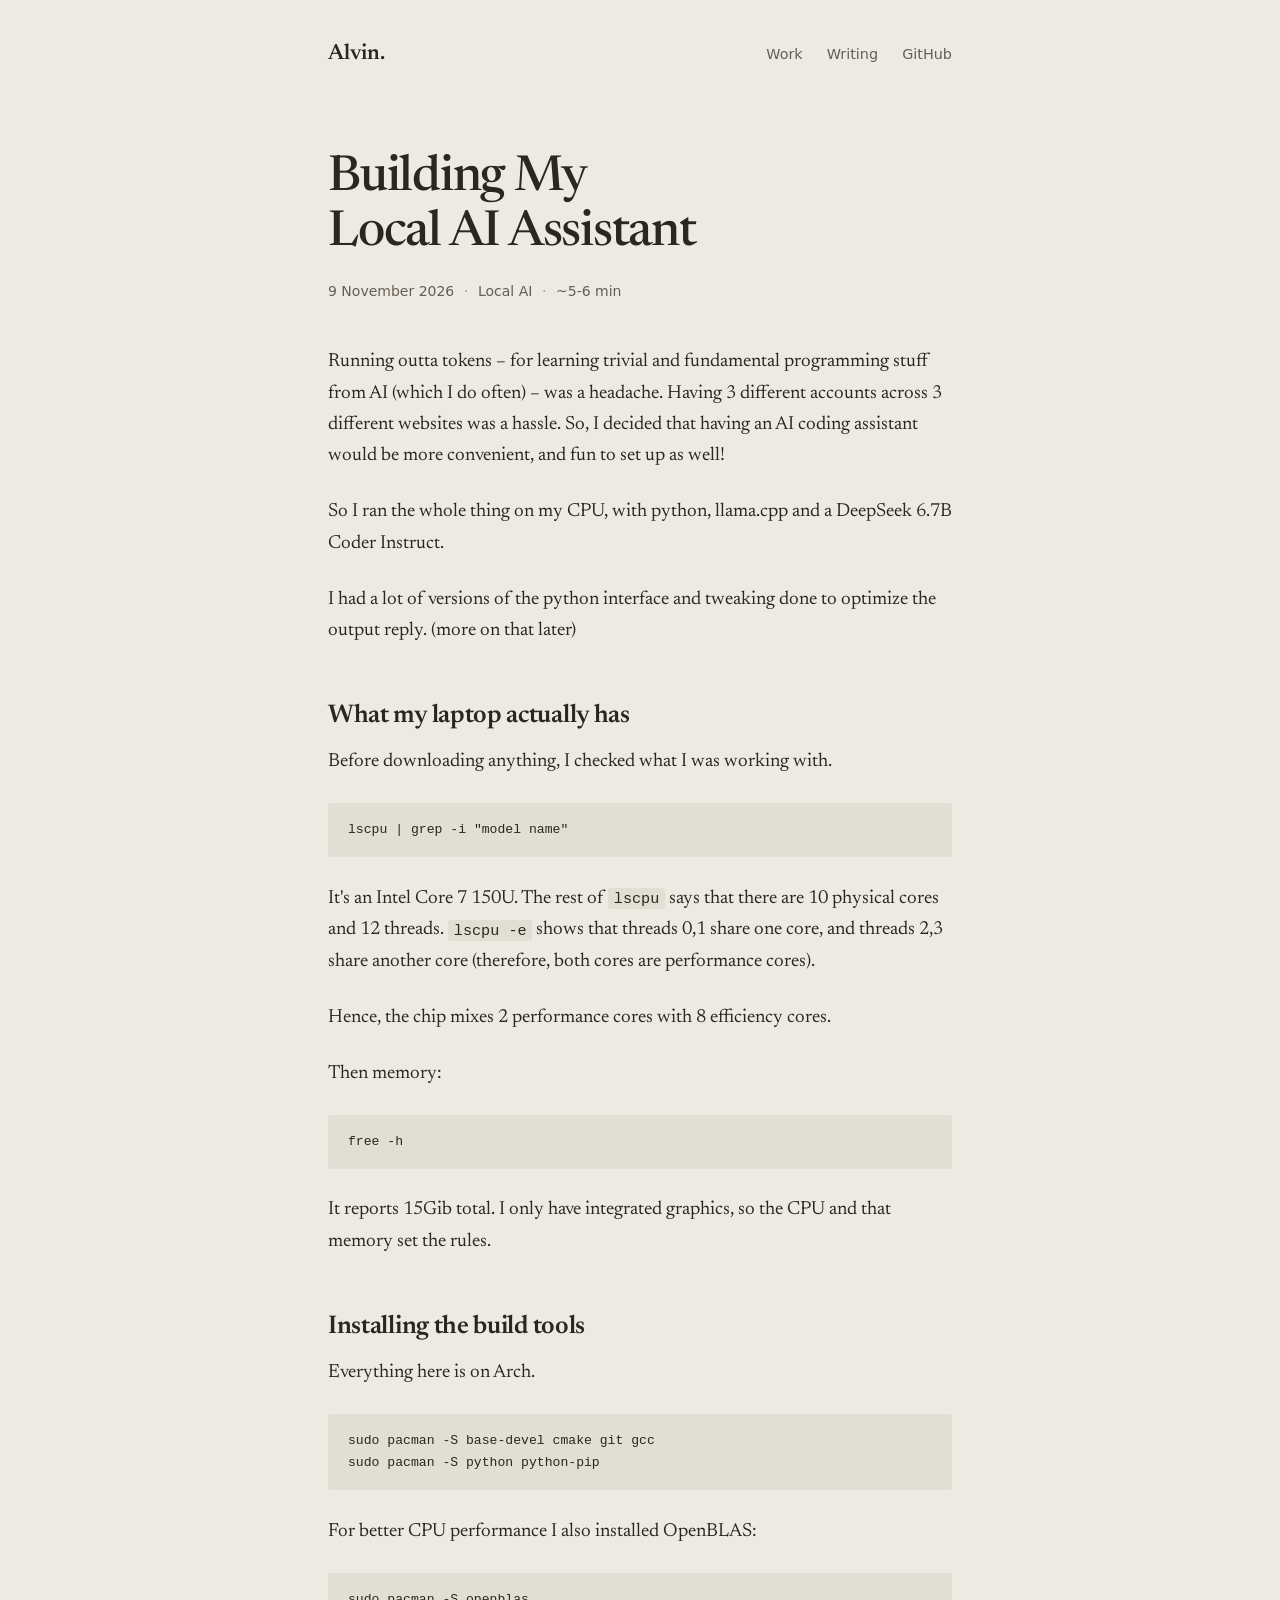
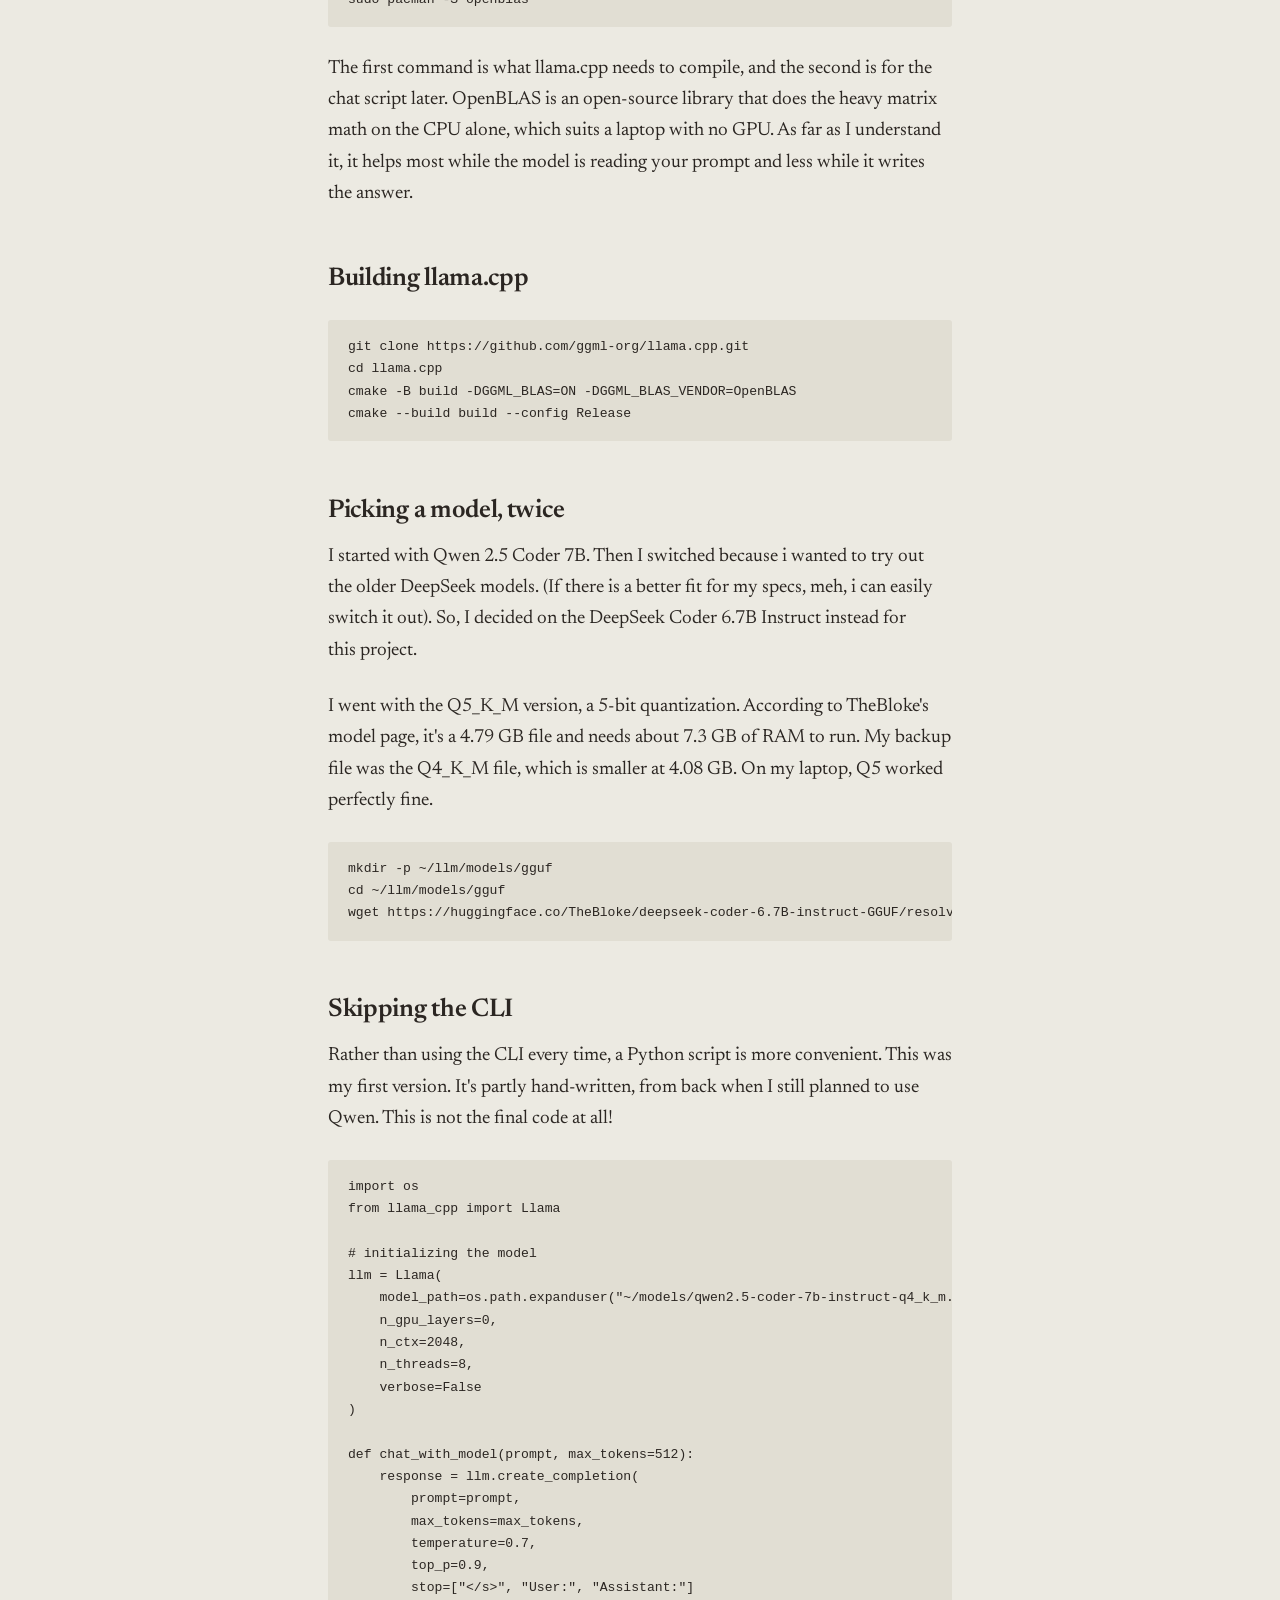
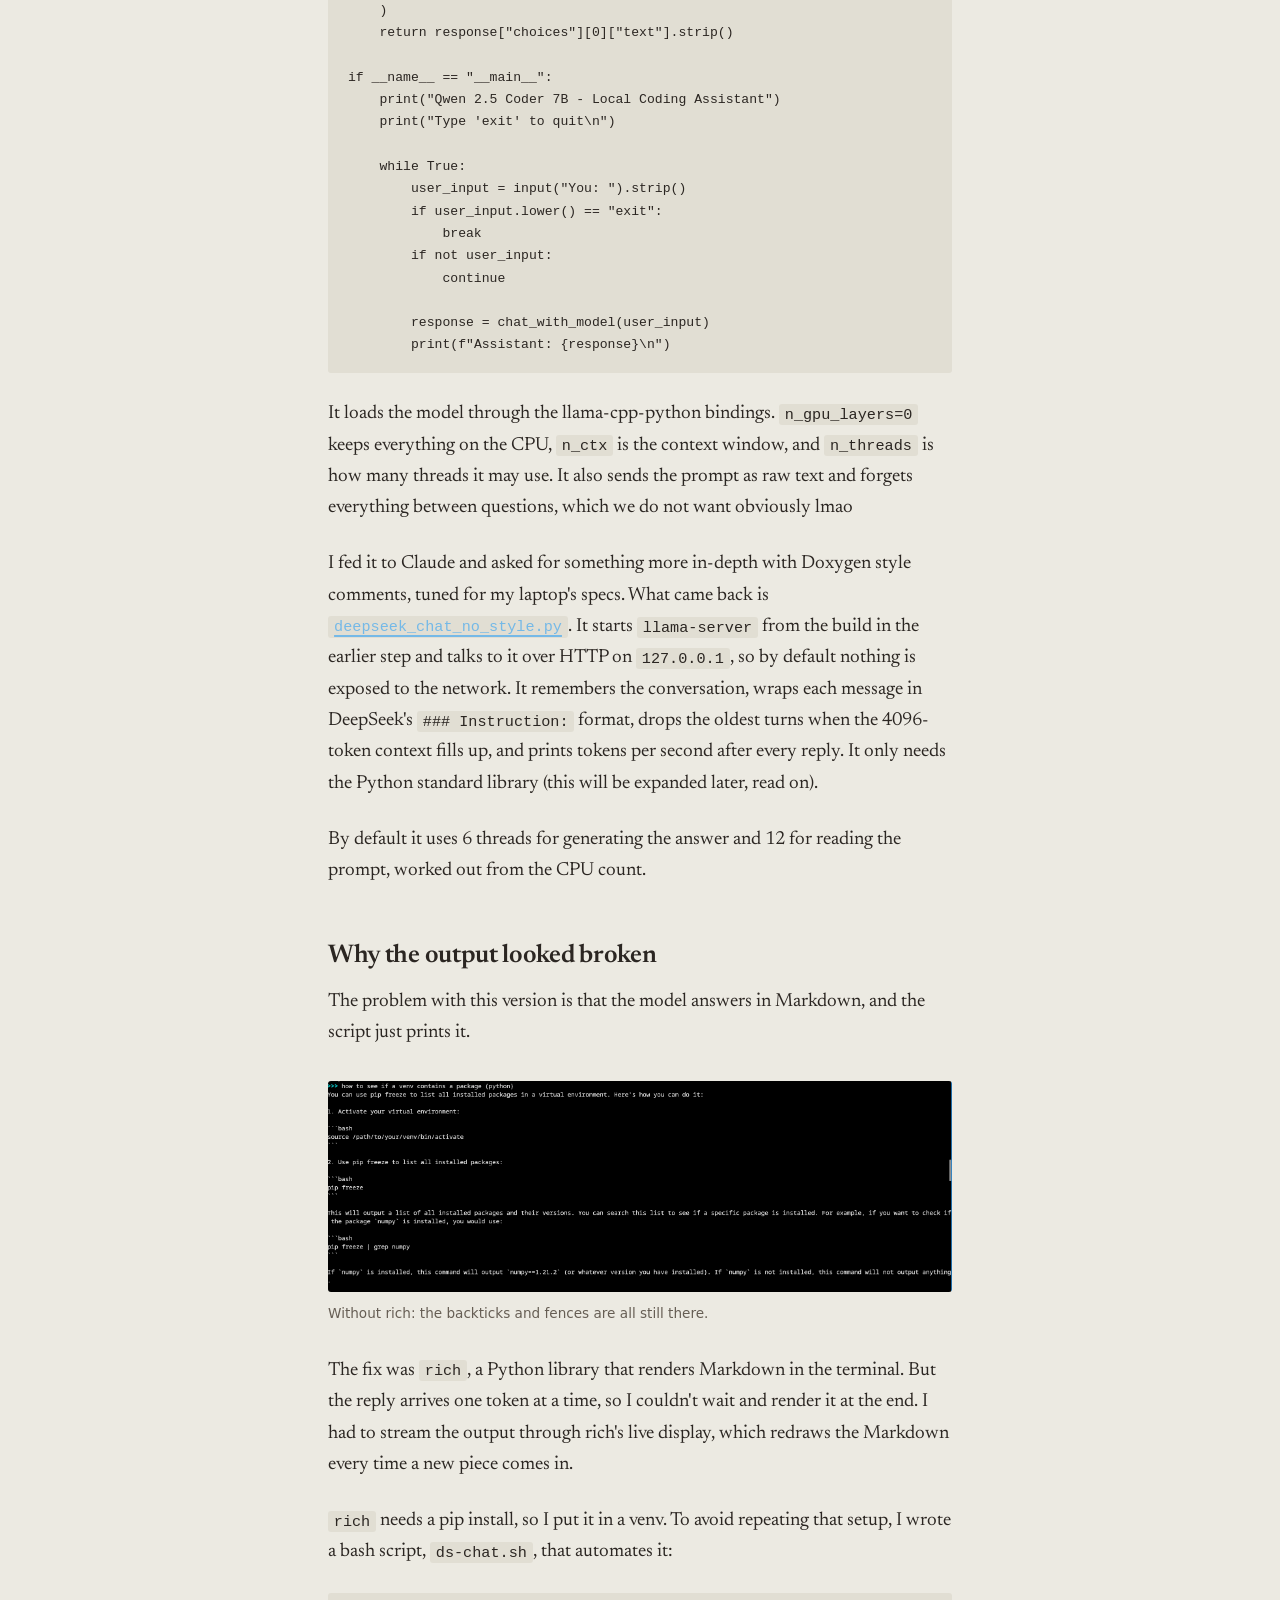
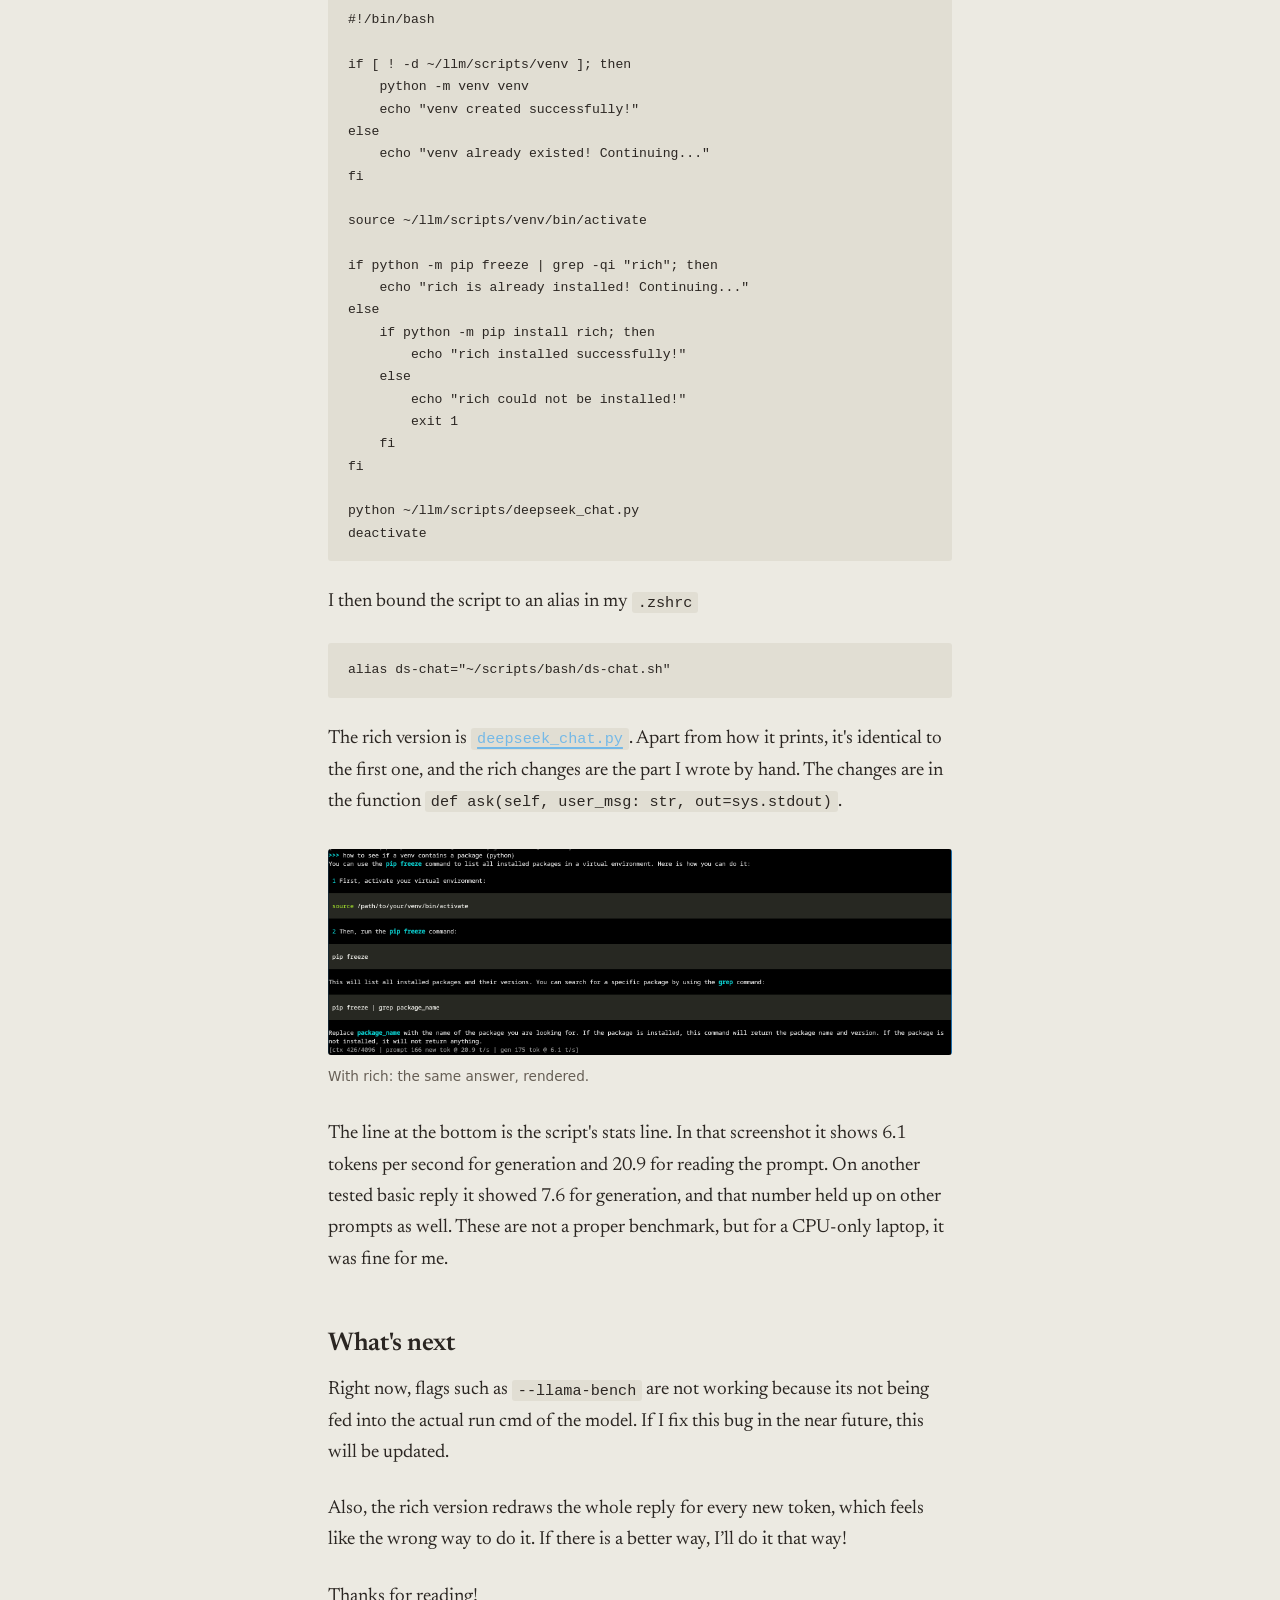
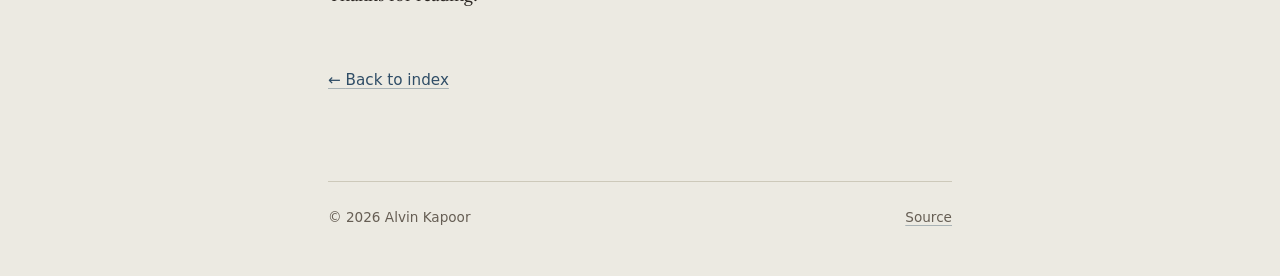
==== blogs/building-my-local-ai-coding-model.html @ ad1aee53 "Added new blog, new image rules in CSS, and images/ dir" ====
<!doctype html>
<html lang="en">
  <head>
    <meta charset="utf-8" />
    <meta name="viewport" content="width=device-width, initial-scale=1" />
    <meta name="color-scheme" content="light" />
    <meta name="theme-color" content="#eceae2" />
    <meta
      name="description"
      content="Building a private, CPU-only AI coding assistant on Arch with llama.cpp, DeepSeek Coder, and a Python interface."
    />
    <title>Building My Local AI Assistant · Alvin.</title>
    <link rel="icon" href="data:," />
    <link rel="preconnect" href="https://fonts.googleapis.com" />
    <link rel="preconnect" href="https://fonts.gstatic.com" crossorigin />
    <link
      rel="stylesheet"
      href="https://fonts.googleapis.com/css2?family=Newsreader:opsz,wght@6..72,400..600&amp;display=swap"
    />
    <link rel="stylesheet" href="../style.css" />
  </head>
  <body>
    <header class="site-header">
      <div class="wrap">
        <a class="site-title" href="../index.html">Alvin.</a>
        <nav class="site-nav" aria-label="Primary">
          <a href="../index.html#work">Work</a>
          <a href="../index.html#writing">Writing</a>
          <a
            href="https://github.com/gz3q"
            target="_blank"
            rel="noopener noreferrer"
            >GitHub</a
          >
        </nav>
      </div>
    </header>

    <main class="wrap">
      <article class="post">
        <header class="post-header">
          <h1>Building My Local AI Assistant</h1>
          <p class="post-meta">
            <time datetime="2026-11-09">9 November 2026</time>
            <span aria-hidden="true">·</span> <span>Local AI</span>
            <span aria-hidden="true">·</span> <span>~5-6 min</span>
          </p>
        </header>

        <div class="post-body">
          <p>
            Running outta tokens – for learning trivial and fundamental
            programming stuff from AI (which I do often) – was a headache.
            Having 3 different accounts across 3 different websites was a
            hassle. So, I decided that having an AI coding assistant would be
            more convenient, and fun to set up as well!
          </p>

          <p>
            So I ran the whole thing on my CPU, with python, llama.cpp and a
            DeepSeek 6.7B Coder Instruct.
          </p>

          <p>
            I had a lot of versions of the python interface and tweaking done to
            optimize the output reply. (more on that later)
          </p>

          <h2 id="what-my-laptop-actually-has">What my laptop actually has</h2>

          <p>Before downloading anything, I checked what I was working with.</p>

          <pre><code>lscpu | grep -i "model name"</code></pre>

          <p>
            It's an Intel Core 7 150U. The rest of <code>lscpu</code> says that
            there are 10 physical cores and 12 threads.
            <code>lscpu -e</code> shows that threads 0,1 share one core, and
            threads 2,3 share another core (therefore, both cores are
            performance cores).
          </p>

          <p>
            Hence, the chip mixes 2 performance cores with 8 efficiency cores.
          </p>

          <p>Then memory:</p>

          <pre><code>free -h</code></pre>

          <p>
            It reports 15Gib total. I only have integrated graphics, so the CPU
            and that memory set the rules.
          </p>

          <h2 id="installing-the-build-tools">Installing the build tools</h2>

          <p>Everything here is on Arch.</p>

          <pre><code>sudo pacman -S base-devel cmake git gcc
sudo pacman -S python python-pip</code></pre>

          <p>For better CPU performance I also installed OpenBLAS:</p>

          <pre><code>sudo pacman -S openblas</code></pre>

          <p>
            The first command is what llama.cpp needs to compile, and the second
            is for the chat script later. OpenBLAS is an open-source library
            that does the heavy matrix math on the CPU alone, which suits a
            laptop with no GPU. As far as I understand it, it helps most while
            the model is reading your prompt and less while it writes the
            answer.
          </p>

          <h2 id="building-llama-cpp">Building llama.cpp</h2>

          <pre><code>git clone https://github.com/ggml-org/llama.cpp.git
cd llama.cpp
cmake -B build -DGGML_BLAS=ON -DGGML_BLAS_VENDOR=OpenBLAS
cmake --build build --config Release</code></pre>

          <h2 id="picking-a-model-twice">Picking a model, twice</h2>

          <p>
            I started with Qwen 2.5 Coder 7B. Then I switched because i wanted
            to try out the older DeepSeek models. (If there is a better fit for
            my specs, meh, i can easily switch it out). So, I decided on the
            DeepSeek Coder 6.7B Instruct instead for this project.
          </p>

          <p>
            I went with the Q5_K_M version, a 5-bit quantization. According to
            TheBloke's model page, it's a 4.79 GB file and needs about 7.3 GB of
            RAM to run. My backup file was the Q4_K_M file, which is smaller at
            4.08 GB. On my laptop, Q5 worked perfectly fine.
          </p>

          <pre><code>mkdir -p ~/llm/models/gguf
cd ~/llm/models/gguf
wget https://huggingface.co/TheBloke/deepseek-coder-6.7B-instruct-GGUF/resolve/main/deepseek-coder-6.7b-instruct.Q5_K_M.gguf</code></pre>

          <h2 id="skipping-the-cli">Skipping the CLI</h2>

          <p>
            Rather than using the CLI every time, a Python script is more
            convenient. This was my first version. It's partly hand-written,
            from back when I still planned to use Qwen. This is not the final
            code at all!
          </p>

          <pre><code>import os
from llama_cpp import Llama

# initializing the model
llm = Llama(
    model_path=os.path.expanduser("~/models/qwen2.5-coder-7b-instruct-q4_k_m.gguf"),
    n_gpu_layers=0,
    n_ctx=2048,
    n_threads=8,
    verbose=False
)

def chat_with_model(prompt, max_tokens=512):
    response = llm.create_completion(
        prompt=prompt,
        max_tokens=max_tokens,
        temperature=0.7,
        top_p=0.9,
        stop=["&lt;/s&gt;", "User:", "Assistant:"]
    )
    return response["choices"][0]["text"].strip()

if __name__ == "__main__":
    print("Qwen 2.5 Coder 7B - Local Coding Assistant")
    print("Type 'exit' to quit\n")

    while True:
        user_input = input("You: ").strip()
        if user_input.lower() == "exit":
            break
        if not user_input:
            continue

        response = chat_with_model(user_input)
        print(f"Assistant: {response}\n")</code></pre>

          <p>
            It loads the model through the llama-cpp-python bindings.
            <code>n_gpu_layers=0</code> keeps everything on the CPU,
            <code>n_ctx</code> is the context window, and
            <code>n_threads</code> is how many threads it may use. It also sends
            the prompt as raw text and forgets everything between questions,
            which we do not want obviously lmao
          </p>

          <p>
            I fed it to Claude and asked for something more in-depth with
            Doxygen style comments, tuned for my laptop's specs. What came back
            is
            <a
              class="code-link"
              href="https://github.com/gz3q/local-llm-python-interface-script/blob/main/deepseek_chat_no_style.py"
              target="_blank"
              rel="noopener noreferrer"
              ><code>deepseek_chat_no_style.py</code></a
            >. It starts <code>llama-server</code> from the build in the earlier
            step and talks to it over HTTP on <code>127.0.0.1</code>, so by
            default nothing is exposed to the network. It remembers the
            conversation, wraps each message in DeepSeek's
            <code>### Instruction:</code> format, drops the oldest turns when
            the 4096-token context fills up, and prints tokens per second after
            every reply. It only needs the Python standard library (this will be
            expanded later, read on).
          </p>

          <p>
            By default it uses 6 threads for generating the answer and 12 for
            reading the prompt, worked out from the CPU count.
          </p>

          <h2 id="why-the-output-looked-broken">
            Why the output looked broken
          </h2>

          <p>
            The problem with this version is that the model answers in Markdown,
            and the script just prints it.
          </p>

          <figure class="post-figure">
            <img
              src="../images/building-my-local-ai-coding-model/wo-venv-plain.png"
              alt="Terminal output from the local coding assistant without Rich, showing unrendered Markdown backticks and code fences"
              loading="lazy"
            />
            <figcaption>
              Without rich: the backticks and fences are all still there.
            </figcaption>
          </figure>

          <p>
            The fix was <code>rich</code>, a Python library that renders
            Markdown in the terminal. But the reply arrives one token at a time,
            so I couldn't wait and render it at the end. I had to stream the
            output through rich's live display, which redraws the Markdown every
            time a new piece comes in.
          </p>

          <p>
            <code>rich</code> needs a pip install, so I put it in a venv. To
            avoid repeating that setup, I wrote a bash script,
            <code>ds-chat.sh</code>, that automates it:
          </p>

          <pre><code>#!/bin/bash

if [ ! -d ~/llm/scripts/venv ]; then
    python -m venv venv
    echo "venv created successfully!"
else
    echo "venv already existed! Continuing..."
fi

source ~/llm/scripts/venv/bin/activate

if python -m pip freeze | grep -qi "rich"; then
    echo "rich is already installed! Continuing..."
else
    if python -m pip install rich; then
        echo "rich installed successfully!"
    else
        echo "rich could not be installed!"
        exit 1
    fi
fi

python ~/llm/scripts/deepseek_chat.py
deactivate</code></pre>

          <p>
            I then bound the script to an alias in my
            <code>.zshrc</code>
          </p>

          <pre><code>alias ds-chat="~/scripts/bash/ds-chat.sh"</code></pre>

          <p>
            The rich version is
            <a
              class="code-link"
              href="https://github.com/gz3q/local-llm-python-interface-script/blob/main/deepseek_chat.py"
              target="_blank"
              rel="noopener noreferrer"
              ><code>deepseek_chat.py</code></a
            >. Apart from how it prints, it's identical to the first one, and
            the rich changes are the part I wrote by hand. The changes are in
            the function
            <code>def ask(self, user_msg: str, out=sys.stdout)</code>.
          </p>

          <figure class="post-figure">
            <img
              src="../images/building-my-local-ai-coding-model/venv-rich-chat.png"
              alt="Terminal output from the local coding assistant with Rich rendering the model's Markdown response"
              loading="lazy"
            />
            <figcaption>With rich: the same answer, rendered.</figcaption>
          </figure>

          <p>
            The line at the bottom is the script's stats line. In that
            screenshot it shows 6.1 tokens per second for generation and 20.9
            for reading the prompt. On another tested basic reply it showed 7.6
            for generation, and that number held up on other prompts as well.
            These are not a proper benchmark, but for a CPU-only laptop, it was
            fine for me.
          </p>

          <h2 id="whats-next">What's next</h2>

          <p>
            Right now, flags such as <code>--llama-bench</code> are not working
            because its not being fed into the actual run cmd of the model. If I
            fix this bug in the near future, this will be updated.
          </p>

          <p>
            Also, the rich version redraws the whole reply for every new token,
            which feels like the wrong way to do it. If there is a better way,
            I’ll do it that way!
          </p>

          <p>Thanks for reading!</p>
        </div>

        <p class="post-back"><a href="../index.html">Back to index</a></p>
      </article>
    </main>

    <footer class="site-footer">
      <div class="wrap">
        <span>&copy; 2026 Alvin Kapoor</span>
        <a
          href="https://github.com/gz3q/gz3q.github.io"
          target="_blank"
          rel="noopener noreferrer"
          >Source</a
        >
      </div>
    </footer>

    <script src="../script.js" defer></script>
  </body>
</html>
---- style.css ----
/* ==========================================================================
   Alvin. — personal site
   Light only. Typography first. One column, wide margins, no ornament.
   ========================================================================== */

:root {
  /* colour */
  --paper: #eceae2; /* page */
  --paper-sunk: #e1ded3; /* code */
  --ink: #2b2622; /* espresso, never pure black */
  --ink-soft: #4b443d;
  --muted: #665e54;
  --rule: #cdc9ba;
  --link: #2f4d66;
  --link-hover: #1b3042;
  --select: #c7d2da;

  /* type */
  --serif:
    "Newsreader", Charter, "Iowan Old Style", "Palatino Linotype", Georgia,
    serif;
  --sans:
    system-ui, -apple-system, "Segoe UI", Roboto, "Helvetica Neue", Arial,
    sans-serif;
  --mono:
    ui-monospace, "SF Mono", "Cascadia Code", "JetBrains Mono", Menlo, Consolas,
    monospace;

  /* layout */
  --wrap: 42rem;
  --gutter: 1.5rem;
}

*,
*::before,
*::after {
  box-sizing: border-box;
}

html {
  -webkit-text-size-adjust: 100%;
  text-size-adjust: 100%;
}

@media (prefers-reduced-motion: no-preference) {
  html {
    scroll-behavior: smooth;
  }
}

body {
  margin: 0;
  background: var(--paper);
  color: var(--ink);
  font-family: var(--serif);
  font-size: 1.1875rem;
  line-height: 1.65;
  font-optical-sizing: auto;
  font-kerning: normal;
  text-rendering: optimizeLegibility;
  -webkit-font-smoothing: antialiased;
}

::selection {
  background: var(--select);
  color: var(--ink);
}

.wrap {
  width: 100%;
  max-width: var(--wrap);
  margin-inline: auto;
  padding-inline: var(--gutter);
}

a {
  color: var(--link);
  text-decoration: underline;
  text-decoration-thickness: 1px;
  text-underline-offset: 0.2em;
  text-decoration-color: rgba(47, 77, 102, 0.35);
}
a:hover {
  color: var(--link-hover);
  text-decoration-color: currentColor;
}

:focus-visible {
  outline: 2px solid var(--link);
  outline-offset: 3px;
  border-radius: 2px;
}

@media (prefers-reduced-motion: no-preference) {
  a {
    transition:
      color 0.12s ease,
      text-decoration-color 0.12s ease;
  }
}

/* ---------- header ---------- */

.site-header .wrap {
  display: flex;
  justify-content: space-between;
  align-items: baseline;
  gap: 1rem;
  padding-block: 2.25rem 0;
}

.site-title {
  color: var(--ink);
  font-size: 1.375rem;
  font-weight: 600;
  letter-spacing: -0.01em;
  text-decoration: none;
}
.site-title:hover {
  color: var(--ink);
  text-decoration: underline;
  text-decoration-thickness: 1px;
  text-underline-offset: 0.2em;
}

.site-nav {
  display: flex;
  gap: 1.5rem;
  font-family: var(--sans);
  font-size: 0.9rem;
}
.site-nav a {
  color: var(--muted);
  text-decoration: none;
}
.site-nav a:hover {
  color: var(--ink);
  text-decoration: underline;
  text-decoration-thickness: 1px;
  text-underline-offset: 0.25em;
}

/* ---------- home ---------- */

.lede {
  margin-block: clamp(3.5rem, 11vw, 7rem) clamp(3.5rem, 10vw, 6.5rem);
}
.lede p {
  max-width: 27em;
  margin: 0;
  font-size: clamp(1.65rem, 1.1rem + 2.2vw, 2.4rem);
  font-weight: 400;
  line-height: 1.26;
  letter-spacing: -0.018em;
  text-wrap: pretty;
}

.block {
  display: grid;
  grid-template-columns: 7.5rem minmax(0, 1fr);
  column-gap: 2rem;
  margin-bottom: 3.75rem;
}

.label {
  margin: 0;
  padding-top: 0.45rem;
  font-family: var(--sans);
  font-size: 0.9rem;
  font-weight: 500;
  line-height: 1.4;
  color: var(--muted);
}

.entries {
  list-style: none;
  margin: 0;
  padding: 0;
}
.entries li {
  display: grid;
  grid-template-columns: minmax(0, 1fr) auto;
  align-items: baseline;
  column-gap: 1.5rem;
  row-gap: 0.2rem;
}
.entries li + li {
  margin-top: 2rem;
}

.entry-title {
  font-size: 1.3rem;
  font-weight: 500;
  line-height: 1.3;
  letter-spacing: -0.005em;
  color: var(--ink);
  text-decoration-color: var(--rule);
  text-decoration-thickness: 1px;
  text-underline-offset: 0.22em;
}
.entry-title:hover {
  color: var(--link);
  text-decoration-color: currentColor;
}

.entry-meta {
  font-family: var(--sans);
  font-size: 0.85rem;
  font-variant-numeric: tabular-nums;
  color: var(--muted);
  white-space: nowrap;
}

.entry-note {
  grid-column: 1 / -1;
  margin: 0;
  color: var(--ink-soft);
  font-size: 1.05rem;
  line-height: 1.55;
}

/* ---------- post ---------- */

.post {
  padding-top: clamp(3rem, 8vw, 5rem);
}

.post-header {
  margin-bottom: 2.75rem;
}

.post-header h1 {
  margin: 0;
  font-size: clamp(2.05rem, 1.35rem + 3vw, 3.1rem);
  font-weight: 500;
  line-height: 1.1;
  letter-spacing: -0.025em;
  text-wrap: balance;
}

.post-meta {
  display: flex;
  flex-wrap: wrap;
  gap: 0.15rem 0.6rem;
  margin: 1.25rem 0 0;
  font-family: var(--sans);
  font-size: 0.875rem;
  line-height: 1.5;
  color: var(--muted);
}
.post-meta [aria-hidden] {
  opacity: 0.6;
}

.post-body > * {
  margin-top: 0;
  margin-bottom: 1.3em;
}
.post-body > :last-child {
  margin-bottom: 0;
}

.post-body p {
  text-wrap: pretty;
}

.post-body h2 {
  margin-top: 3.4rem;
  margin-bottom: 0.9rem;
  font-size: 1.6rem;
  font-weight: 600;
  line-height: 1.2;
  letter-spacing: -0.012em;
  text-wrap: balance;
  scroll-margin-top: 1.5rem;
}

.post-body strong {
  font-weight: 600;
}

.post-body ul {
  padding-left: 1.35rem;
}
.post-body li {
  margin-bottom: 0.7em;
  padding-left: 0.2rem;
}
.post-body li::marker {
  color: var(--muted);
}

/* code */

code,
pre {
  font-family: var(--mono);
}

:not(pre) > code {
  padding: 0.1em 0.38em;
  border-radius: 3px;
  background: var(--paper-sunk);
  color: var(--ink);
  font-size: 0.8em;
  overflow-wrap: anywhere;
}

.post-body > pre {
  margin-top: 1.6rem;
  margin-bottom: 1.6rem;
}
.code-block {
  position: relative;
  margin-top: 1.6rem;
  margin-bottom: 1.6rem;
}
.code-block > pre {
  margin: 0;
  padding-right: 4.75rem;
}

pre {
  padding: 1rem 1.25rem;
  background: var(--paper-sunk);
  border-radius: 3px;
  color: var(--ink);
  font-size: 0.82rem;
  line-height: 1.7;
  tab-size: 2;
  overflow-x: auto;
  scrollbar-width: thin;
  scrollbar-color: var(--rule) transparent;
  -webkit-overflow-scrolling: touch;
}
pre code {
  font: inherit;
  background: none;
  padding: 0;
}

.copy-btn {
  position: absolute;
  top: 0.45rem;
  right: 0.45rem;
  padding: 0.28rem 0.6rem;
  border: 0;
  border-radius: 3px;
  background: var(--paper);
  color: var(--muted);
  font: 500 0.75rem/1.2 var(--sans);
  cursor: pointer;
  opacity: 0;
}
.code-block:hover .copy-btn,
.copy-btn:focus-visible,
.copy-btn[data-state="done"] {
  opacity: 1;
}
.copy-btn:hover {
  color: var(--ink);
}
@media (hover: none) {
  .copy-btn {
    opacity: 1;
  }
}
@media (prefers-reduced-motion: no-preference) {
  .copy-btn {
    transition:
      opacity 0.15s ease,
      color 0.12s ease;
  }
}

.post-back {
  margin: 3.5rem 0 0;
  font-family: var(--sans);
  font-size: 0.95rem;
}
.post-back a::before {
  content: "\2190\00a0";
  content: "\2190\00a0" / "";
}

/* table of contents — built by script.js, wide screens only */

.toc {
  display: none;
}

@media (min-width: 74rem) {
  .toc {
    display: block;
    position: fixed;
    top: 7.5rem;
    left: calc(50% + (var(--wrap) / 2) + 1.5rem);
    width: 12.5rem;
    font-family: var(--sans);
    font-size: 0.8125rem;
    line-height: 1.4;
  }
  .toc ul {
    list-style: none;
    margin: 0;
    padding: 0;
    border-left: 1px solid var(--rule);
  }
  .toc a {
    display: block;
    margin-left: -1px;
    padding: 0.4rem 0 0.4rem 0.9rem;
    border-left: 2px solid transparent;
    color: var(--muted);
    text-decoration: none;
  }
  .toc a:hover {
    color: var(--ink);
  }
  .toc a[aria-current] {
    color: var(--ink);
    border-left-color: var(--link);
  }
}

/* ---------- footer ---------- */

.site-footer {
  margin-top: 5.5rem;
}
.site-footer::before {
  content: "";
  display: block;
  width: min(
    calc(100% - 2 * var(--gutter)),
    calc(var(--wrap) - 2 * var(--gutter))
  );
  margin-inline: auto;
  border-top: 1px solid var(--rule);
}
.site-footer .wrap {
  display: flex;
  justify-content: space-between;
  gap: 1rem;
  padding-block: 1.5rem 3rem;
  font-family: var(--sans);
  font-size: 0.85rem;
  color: var(--muted);
}
.site-footer a {
  color: var(--muted);
}
.site-footer a:hover {
  color: var(--ink);
}

/* ---------- small screens ---------- */

@media (max-width: 40rem) {
  :root {
    --gutter: 1.25rem;
  }
  body {
    font-size: 1.125rem;
  }

  .block {
    grid-template-columns: minmax(0, 1fr);
    row-gap: 0.9rem;
    margin-bottom: 3rem;
  }
  .label {
    padding-top: 0;
  }

  .entries li {
    grid-template-columns: minmax(0, 1fr);
  }
  .entry-meta {
    order: 2;
  }
  .entry-note {
    order: 3;
  }

  .post-body h2 {
    font-size: 1.45rem;
    margin-top: 2.9rem;
  }
  pre {
    font-size: 0.78rem;
    padding-inline: 1rem;
  }
  .code-block > pre {
    padding-right: 4.25rem;
  }
}

/* ---------- print ---------- */

@media print {
  body {
    background: #fff;
    font-size: 11pt;
  }
  .toc,
  .copy-btn,
  .site-nav,
  .post-back {
    display: none !important;
  }
  pre {
    white-space: pre-wrap;
    overflow: visible;
  }
}

/* ---------- article images ---------- */

.post-figure {
  margin: 2rem 0;
}

.post-figure img {
  display: block;
  width: 100%;
  height: auto;
  border-radius: 3px;
}

.post-figure figcaption {
  margin-top: 0.65rem;
  color: var(--muted);
  font-family: var(--sans);
  font-size: 0.85rem;
  line-height: 1.5;
}

/* Links to source-code files inside articles */

.post-body a.code-link {
  color: #75b9e7;
  text-decoration: underline;
  text-decoration-thickness: 1.5px;
  text-decoration-color: #75b9e7;
  text-underline-offset: 0.2em;
  font-weight: 500;
}

.post-body a.code-link code {
  color: inherit;
  background: var(--paper-sunk);
  padding: 0.12em 0.4em;
  border-radius: 3px;
}

.post-body a.code-link:hover {
  color: #a0d2f2;
  text-decoration-color: #a0d2f2;
  text-decoration-thickness: 2px;
}
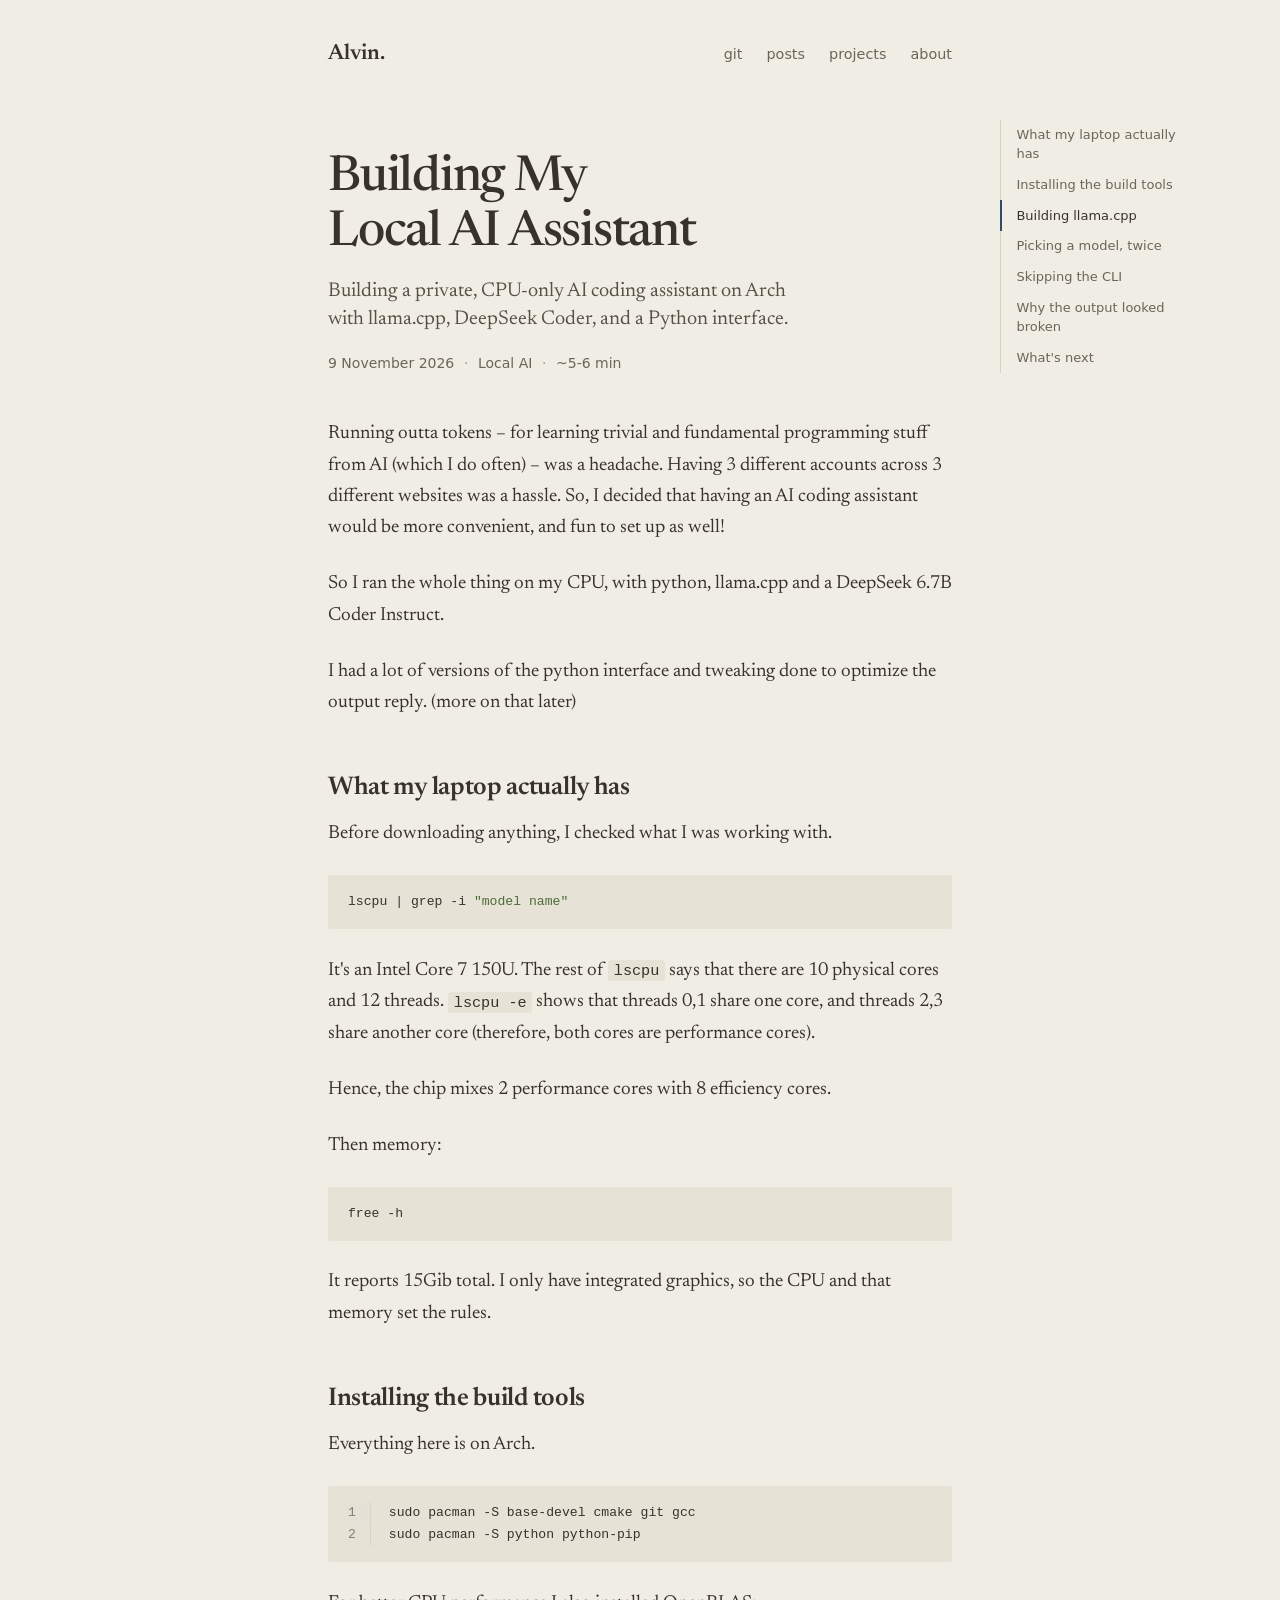
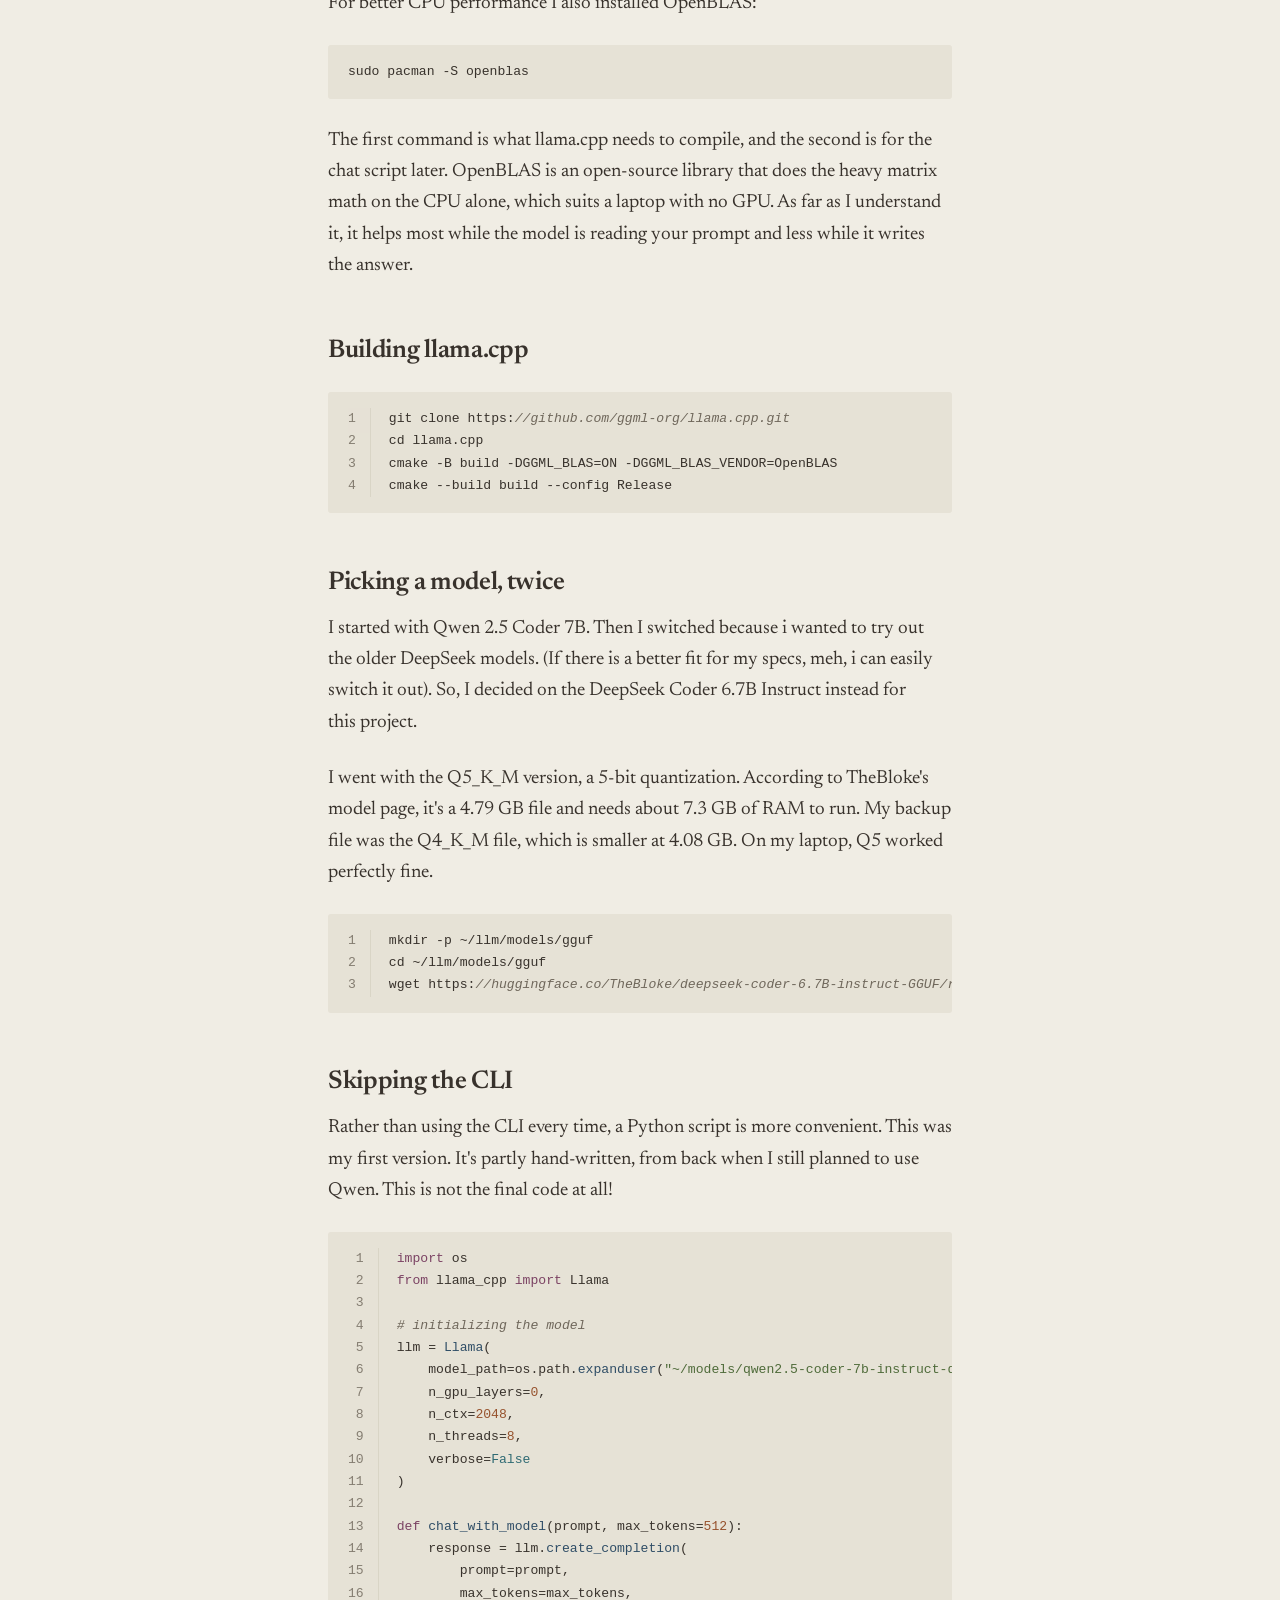
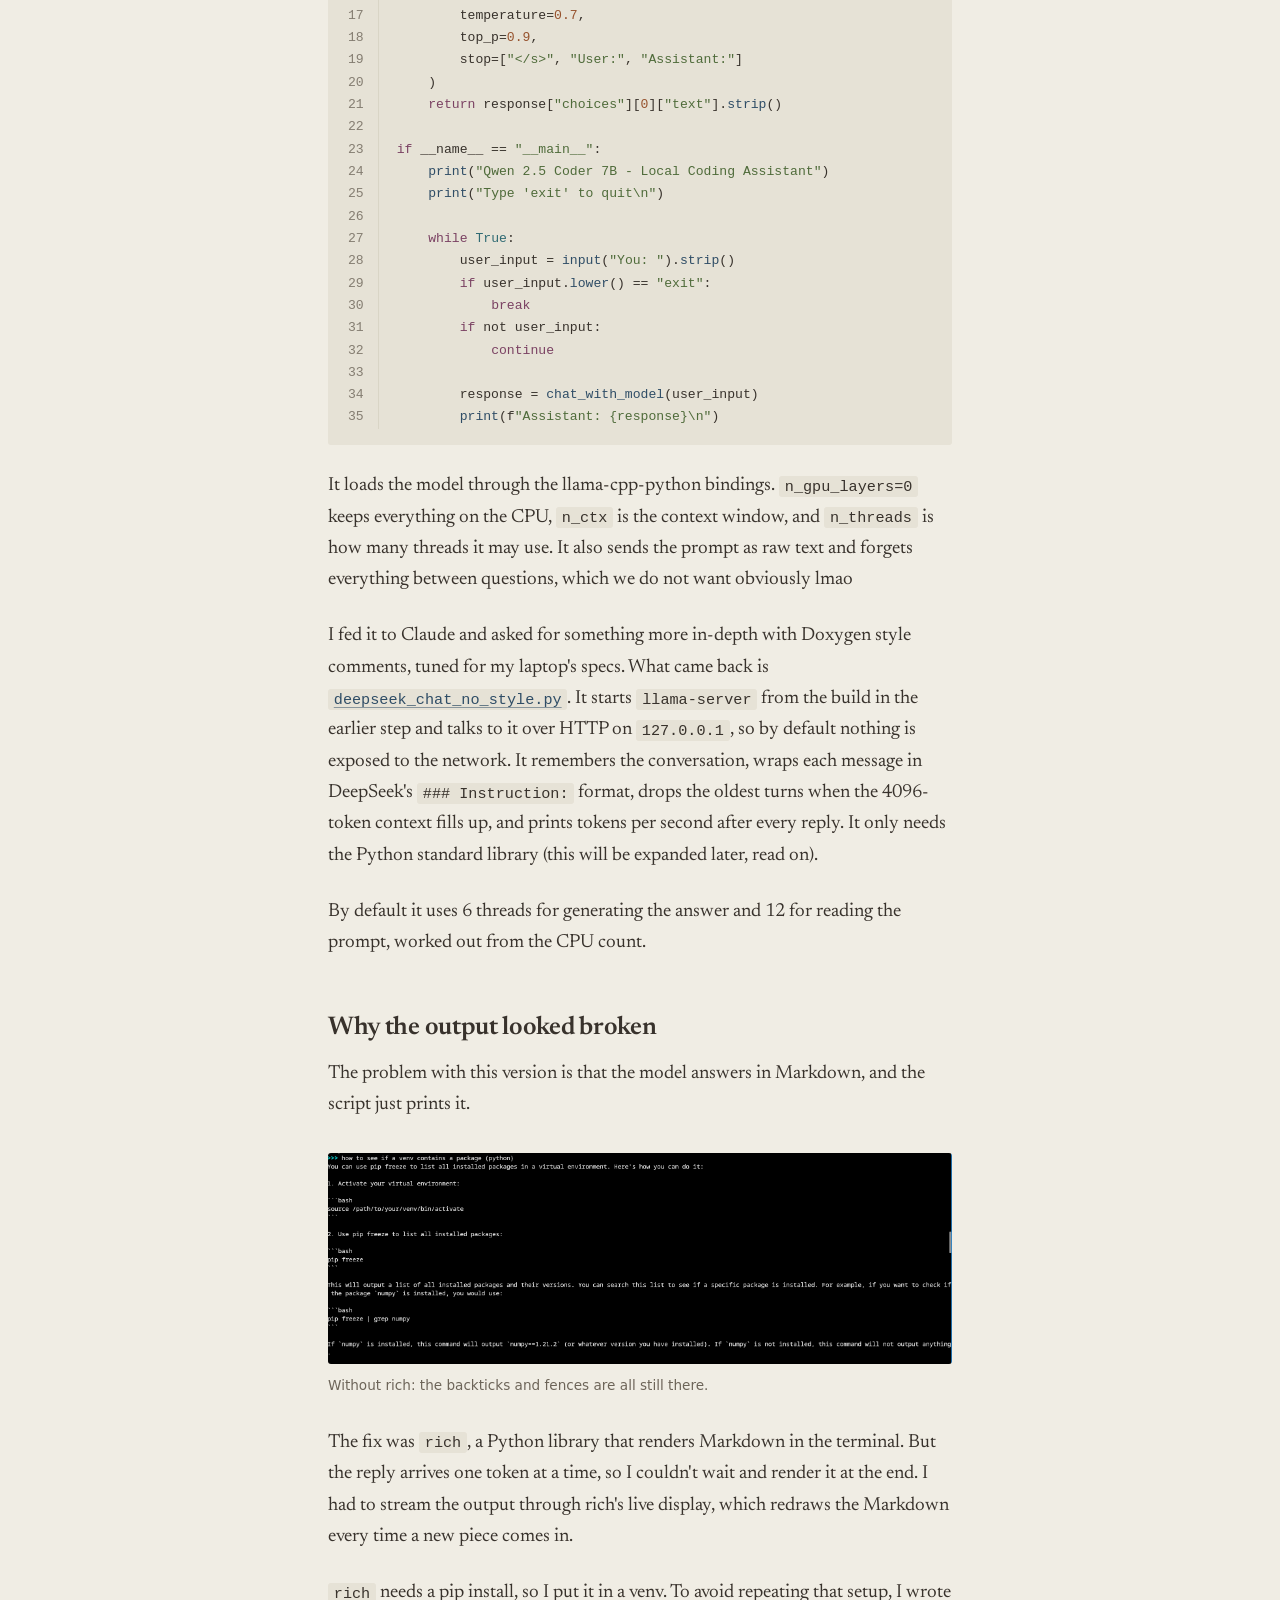
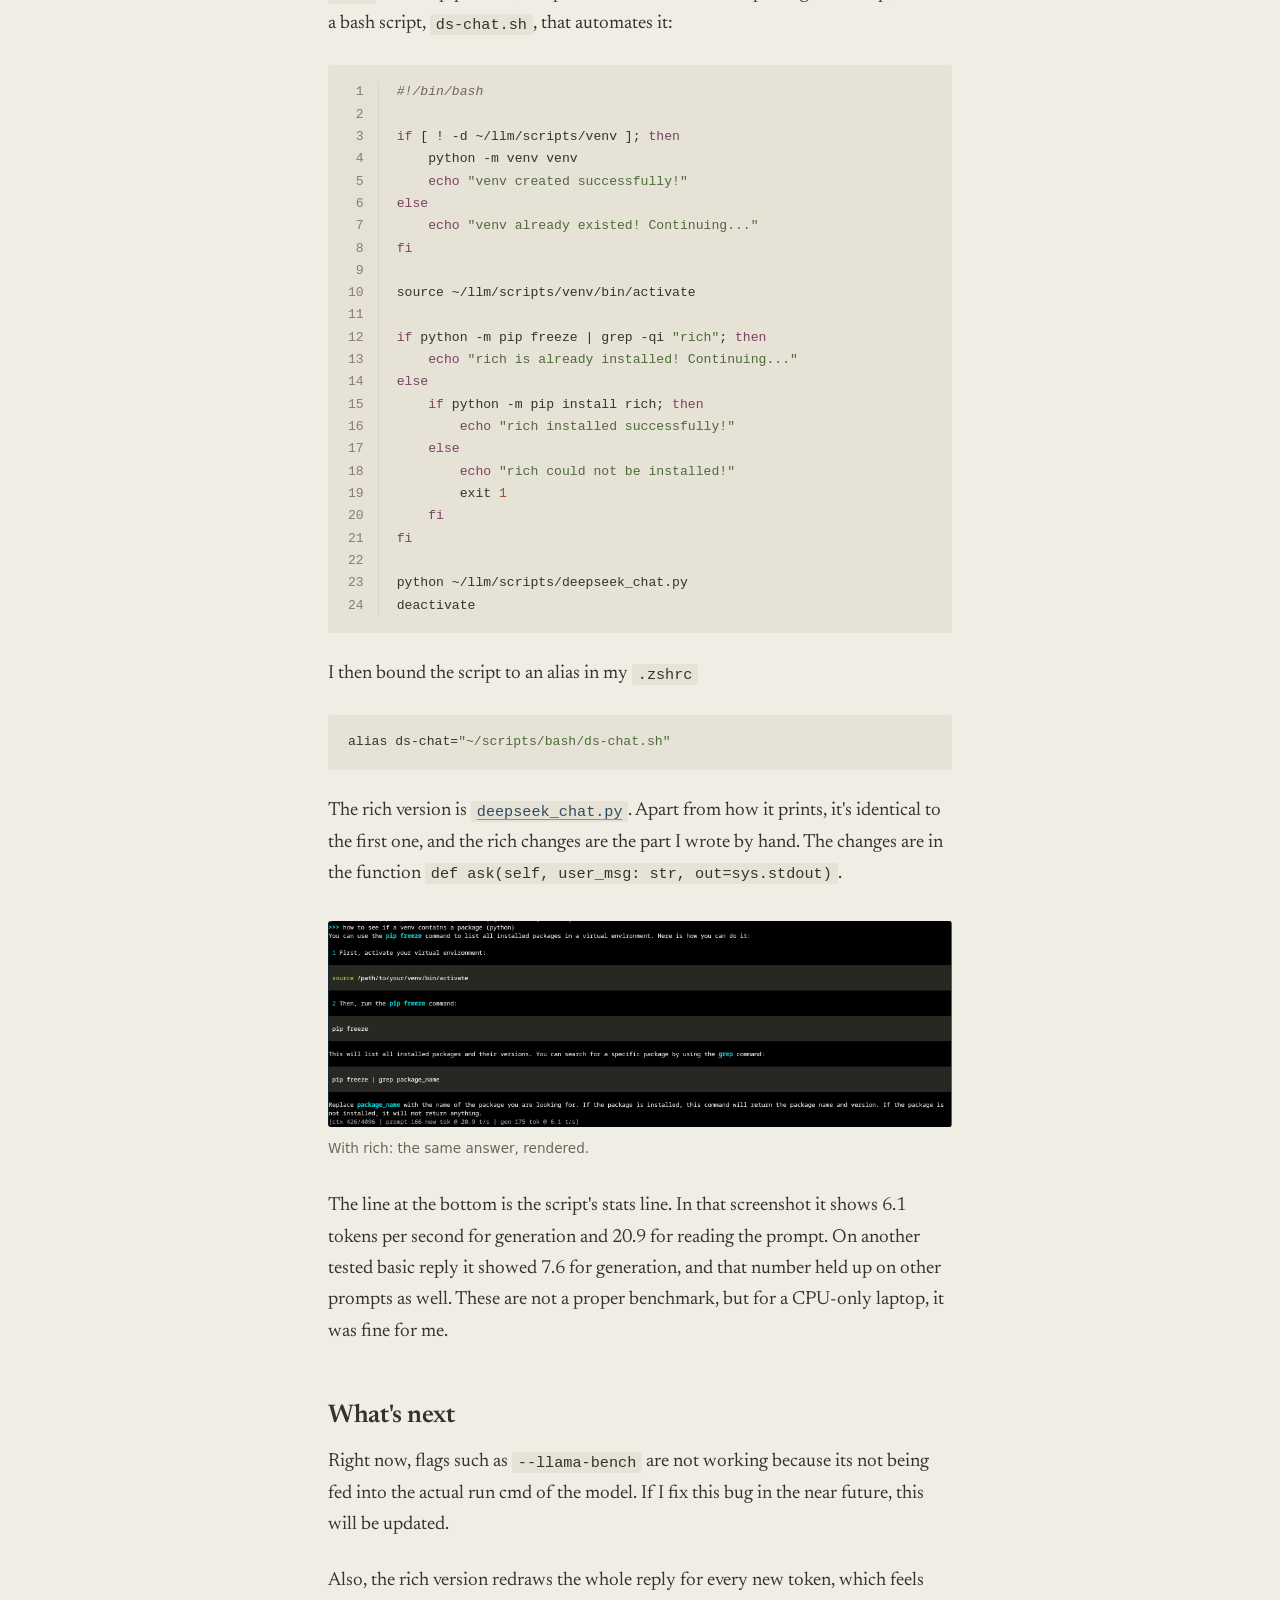
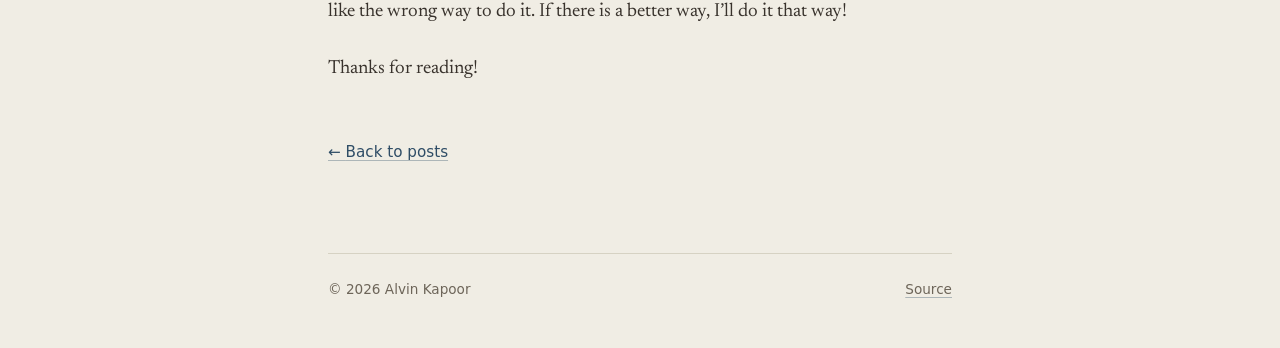
==== commit 5969ed92: "design overhaul for a better experience" ====
--- a/blogs/building-my-local-ai-coding-model.html
+++ b/blogs/building-my-local-ai-coding-model.html
@@ -4,7 +4,7 @@
     <meta charset="utf-8" />
     <meta name="viewport" content="width=device-width, initial-scale=1" />
     <meta name="color-scheme" content="light" />
-    <meta name="theme-color" content="#eceae2" />
+    <meta name="theme-color" content="#f0ede4" />
     <meta
       name="description"
       content="Building a private, CPU-only AI coding assistant on Arch with llama.cpp, DeepSeek Coder, and a Python interface."
@@ -24,14 +24,15 @@
       <div class="wrap">
         <a class="site-title" href="../index.html">Alvin.</a>
         <nav class="site-nav" aria-label="Primary">
-          <a href="../index.html#work">Work</a>
-          <a href="../index.html#writing">Writing</a>
           <a
             href="https://github.com/gz3q"
             target="_blank"
             rel="noopener noreferrer"
-            >GitHub</a
+            >git</a
           >
+          <a href="../posts.html">posts</a>
+          <a href="../projects.html">projects</a>
+          <a href="../about.html">about</a>
         </nav>
       </div>
     </header>
@@ -40,6 +41,10 @@
       <article class="post">
         <header class="post-header">
           <h1>Building My Local AI Assistant</h1>
+          <p class="post-subtitle">
+            Building a private, CPU-only AI coding assistant on Arch with
+            llama.cpp, DeepSeek Coder, and a Python interface.
+          </p>
           <p class="post-meta">
             <time datetime="2026-11-09">9 November 2026</time>
             <span aria-hidden="true">·</span> <span>Local AI</span>
@@ -334,7 +339,7 @@
           <p>Thanks for reading!</p>
         </div>
 
-        <p class="post-back"><a href="../index.html">Back to index</a></p>
+        <p class="post-back"><a href="../posts.html">Back to posts</a></p>
       </article>
     </main>
 
--- a/style.css
+++ b/style.css
@@ -1,16 +1,15 @@
 /* ==========================================================================
    Alvin. — personal site
-   Light only. Typography first. One column, wide margins, no ornament.
    ========================================================================== */
 
 :root {
   /* colour */
-  --paper: #eceae2; /* page */
-  --paper-sunk: #e1ded3; /* code */
-  --ink: #2b2622; /* espresso, never pure black */
-  --ink-soft: #4b443d;
-  --muted: #665e54;
-  --rule: #cdc9ba;
+  --paper: #f0ede4; /* page */
+  --paper-sunk: #e6e2d6; /* code */
+  --ink: #38322c; /* espresso, never pure black */
+  --ink-soft: #575047;
+  --muted: #6d6559;
+  --rule: #d6d2c3;
   --link: #2f4d66;
   --link-hover: #1b3042;
   --select: #c7d2da;
@@ -140,54 +139,72 @@
   text-underline-offset: 0.25em;
 }
 
-/* ---------- home ---------- */
-
-.lede {
-  margin-block: clamp(3.5rem, 11vw, 7rem) clamp(3.5rem, 10vw, 6.5rem);
-}
-.lede p {
-  max-width: 27em;
+/* ---------- landing ---------- */
+
+.landing {
+  display: flex;
+  flex-direction: column;
+  min-height: 100vh;
+  min-height: 100svh;
+}
+.landing main {
+  flex: 1;
+  display: flex;
+  flex-direction: column;
+  align-items: center;
+  justify-content: center;
+  padding: 3rem var(--gutter) 2rem;
+  text-align: center;
+}
+.cat {
+  width: max-content;
+  max-width: 100%;
   margin: 0;
-  font-size: clamp(1.65rem, 1.1rem + 2.2vw, 2.4rem);
-  font-weight: 400;
-  line-height: 1.26;
-  letter-spacing: -0.018em;
-  text-wrap: pretty;
-}
-
-.block {
-  display: grid;
-  grid-template-columns: 7.5rem minmax(0, 1fr);
-  column-gap: 2rem;
-  margin-bottom: 3.75rem;
-}
-
-.label {
-  margin: 0;
-  padding-top: 0.45rem;
-  font-family: var(--sans);
-  font-size: 0.9rem;
+  padding: 0;
+  background: none;
+  border-radius: 0;
+  color: var(--ink-soft);
+  font-size: clamp(0.8rem, 3.4vw + 0.1rem, 1.1rem);
+  line-height: 1.2;
+  text-align: left;
+  overflow: visible;
+}
+.landing-title {
+  margin: 1.6rem 0 0;
+  font-size: 2.1rem;
+  font-weight: 600;
+  line-height: 1.1;
+  letter-spacing: -0.02em;
+}
+.landing .site-nav {
+  justify-content: center;
+  margin-top: 1.5rem;
+  font-size: 1rem;
+}
+.landing .site-footer {
+  margin-top: 0;
+}
+
+/* ---------- list pages (posts, projects, about) ---------- */
+
+.page {
+  padding-top: clamp(3rem, 8vw, 5rem);
+}
+.page > h1 {
+  margin: 0 0 2.75rem;
+  font-size: clamp(2.05rem, 1.35rem + 3vw, 3.1rem);
   font-weight: 500;
-  line-height: 1.4;
-  color: var(--muted);
-}
-
-.entries {
+  line-height: 1.1;
+  letter-spacing: -0.025em;
+}
+.list {
   list-style: none;
   margin: 0;
   padding: 0;
 }
-.entries li {
-  display: grid;
-  grid-template-columns: minmax(0, 1fr) auto;
-  align-items: baseline;
-  column-gap: 1.5rem;
-  row-gap: 0.2rem;
-}
-.entries li + li {
-  margin-top: 2rem;
-}
-
+.list li + li {
+  margin-top: 2.25rem;
+}
 .entry-title {
   font-size: 1.3rem;
   font-weight: 500;
@@ -195,25 +212,22 @@
   letter-spacing: -0.005em;
   color: var(--ink);
   text-decoration-color: var(--rule);
-  text-decoration-thickness: 1px;
   text-underline-offset: 0.22em;
 }
 .entry-title:hover {
   color: var(--link);
   text-decoration-color: currentColor;
 }
-
 .entry-meta {
+  display: block;
+  margin-top: 0.2rem;
   font-family: var(--sans);
   font-size: 0.85rem;
   font-variant-numeric: tabular-nums;
   color: var(--muted);
-  white-space: nowrap;
-}
-
+}
 .entry-note {
-  grid-column: 1 / -1;
-  margin: 0;
+  margin: 0.45rem 0 0;
   color: var(--ink-soft);
   font-size: 1.05rem;
   line-height: 1.55;
@@ -464,25 +478,6 @@
     font-size: 1.125rem;
   }
 
-  .block {
-    grid-template-columns: minmax(0, 1fr);
-    row-gap: 0.9rem;
-    margin-bottom: 3rem;
-  }
-  .label {
-    padding-top: 0;
-  }
-
-  .entries li {
-    grid-template-columns: minmax(0, 1fr);
-  }
-  .entry-meta {
-    order: 2;
-  }
-  .entry-note {
-    order: 3;
-  }
-
   .post-body h2 {
     font-size: 1.45rem;
     margin-top: 2.9rem;
@@ -536,26 +531,84 @@
   line-height: 1.5;
 }
 
-/* Links to source-code files inside articles */
-
+/* ---------- post additions ---------- */
+
+.post-subtitle {
+  margin: 1rem 0 0;
+  color: var(--ink-soft);
+  font-size: 1.25rem;
+  line-height: 1.4;
+  text-wrap: balance;
+}
+
+/* links to source files inside articles: same link colour, slightly heavier */
 .post-body a.code-link {
-  color: #75b9e7;
-  text-decoration: underline;
-  text-decoration-thickness: 1.5px;
-  text-decoration-color: #75b9e7;
-  text-underline-offset: 0.2em;
   font-weight: 500;
-}
-
+  text-decoration-color: rgba(47, 77, 102, 0.5);
+}
 .post-body a.code-link code {
   color: inherit;
   background: var(--paper-sunk);
-  padding: 0.12em 0.4em;
-  border-radius: 3px;
-}
-
-.post-body a.code-link:hover {
-  color: #a0d2f2;
-  text-decoration-color: #a0d2f2;
-  text-decoration-thickness: 2px;
-}
+}
+
+.site-nav a[aria-current] {
+  color: var(--ink);
+}
+
+/* line numbers (added by script.js on multi-line blocks) */
+
+pre.has-ln {
+  display: flex;
+}
+.ln {
+  flex: none;
+  margin-right: 1.1rem;
+  padding-right: 0.9rem;
+  border-right: 1px solid var(--rule);
+  color: var(--muted);
+  opacity: 0.8;
+  text-align: right;
+  user-select: none;
+  -webkit-user-select: none;
+}
+
+/* syntax colours: muted, readable on the sunk paper tone */
+
+.tok-comment {
+  color: #6f675b;
+  font-style: italic;
+}
+.tok-string {
+  color: #4f6b3a;
+}
+.tok-number {
+  color: #96522d;
+}
+.tok-keyword {
+  color: #7b4263;
+}
+.tok-type {
+  color: #2f6a73;
+}
+.tok-function {
+  color: var(--link);
+}
+
+@media (max-width: 40rem) {
+  .site-header .wrap {
+    flex-wrap: wrap;
+    row-gap: 0.6rem;
+  }
+  .site-nav {
+    gap: 1.1rem;
+  }
+  .landing-title {
+    font-size: 1.85rem;
+  }
+  .landing .site-nav {
+    font-size: 0.95rem;
+  }
+  .post-subtitle {
+    font-size: 1.12rem;
+  }
+}
